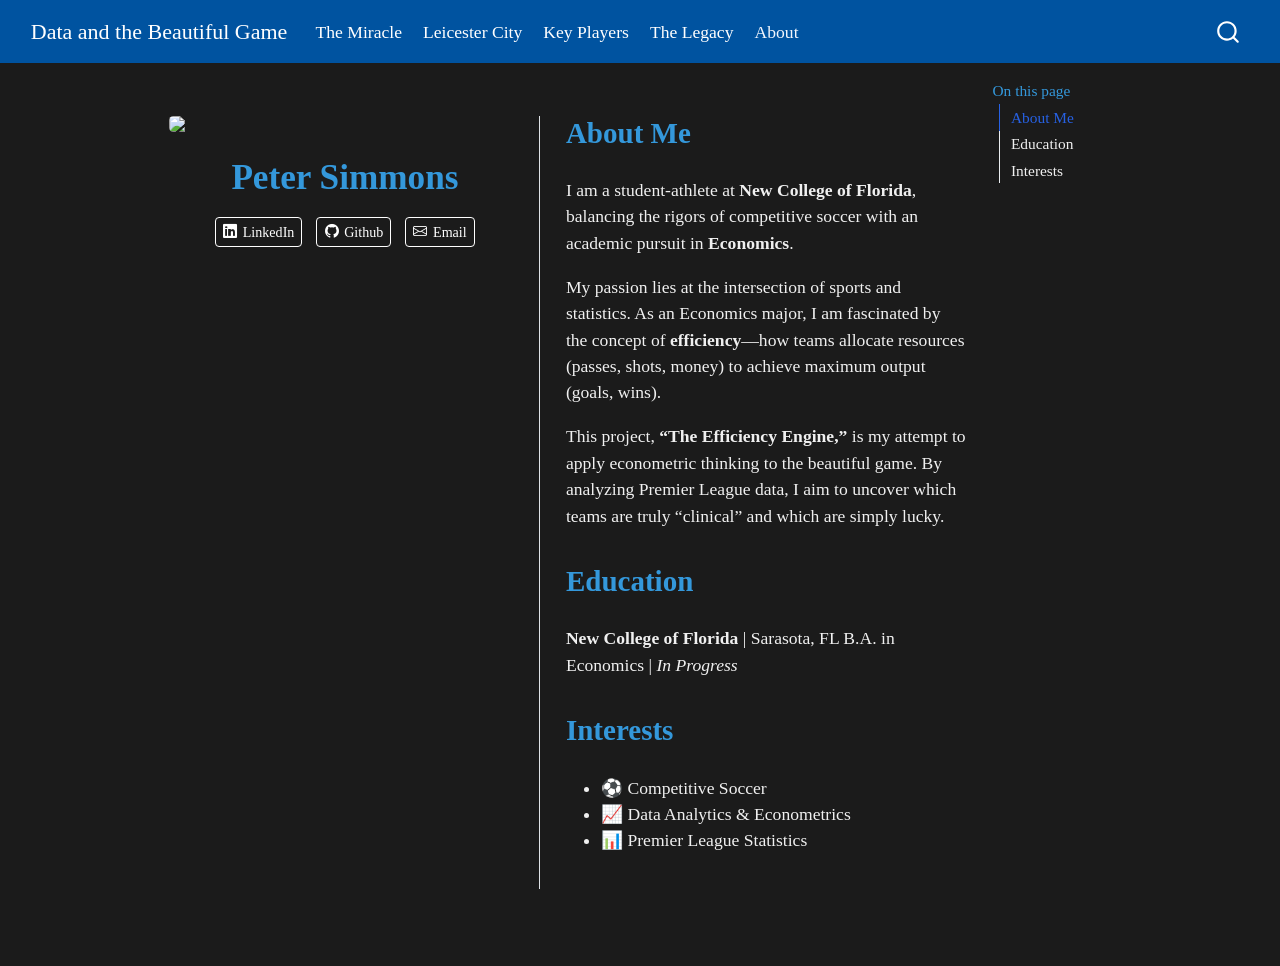
==== about.html @ a7794fb5 "Built site for gh-pages" ====
<!DOCTYPE html>
<html xmlns="http://www.w3.org/1999/xhtml" lang="en" xml:lang="en"><head>

<meta charset="utf-8">
<meta name="generator" content="quarto-1.7.32">

<meta name="viewport" content="width=device-width, initial-scale=1.0, user-scalable=yes">


<title>Peter Simmons – Data and the Beautiful Game</title>
<style>
code{white-space: pre-wrap;}
span.smallcaps{font-variant: small-caps;}
div.columns{display: flex; gap: min(4vw, 1.5em);}
div.column{flex: auto; overflow-x: auto;}
div.hanging-indent{margin-left: 1.5em; text-indent: -1.5em;}
ul.task-list{list-style: none;}
ul.task-list li input[type="checkbox"] {
  width: 0.8em;
  margin: 0 0.8em 0.2em -1em; /* quarto-specific, see https://github.com/quarto-dev/quarto-cli/issues/4556 */ 
  vertical-align: middle;
}
</style>


<script src="site_libs/quarto-nav/quarto-nav.js"></script>
<script src="site_libs/quarto-nav/headroom.min.js"></script>
<script src="site_libs/clipboard/clipboard.min.js"></script>
<script src="site_libs/quarto-search/autocomplete.umd.js"></script>
<script src="site_libs/quarto-search/fuse.min.js"></script>
<script src="site_libs/quarto-search/quarto-search.js"></script>
<meta name="quarto:offset" content="./">
<script src="site_libs/quarto-html/quarto.js" type="module"></script>
<script src="site_libs/quarto-html/tabsets/tabsets.js" type="module"></script>
<script src="site_libs/quarto-html/popper.min.js"></script>
<script src="site_libs/quarto-html/tippy.umd.min.js"></script>
<link href="site_libs/quarto-html/tippy.css" rel="stylesheet">
<link href="site_libs/quarto-html/quarto-syntax-highlighting-dark-2fef5ea3f8957b3e4ecc936fc74692ca.css" rel="stylesheet" id="quarto-text-highlighting-styles">
<script src="site_libs/bootstrap/bootstrap.min.js"></script>
<link href="site_libs/bootstrap/bootstrap-icons.css" rel="stylesheet">
<link href="site_libs/bootstrap/bootstrap-27c6b576c805509423db8bed79d89eeb.min.css" rel="stylesheet" append-hash="true" id="quarto-bootstrap" data-mode="dark">
<script id="quarto-search-options" type="application/json">{
  "location": "navbar",
  "copy-button": false,
  "collapse-after": 3,
  "panel-placement": "end",
  "type": "overlay",
  "limit": 50,
  "keyboard-shortcut": [
    "f",
    "/",
    "s"
  ],
  "show-item-context": false,
  "language": {
    "search-no-results-text": "No results",
    "search-matching-documents-text": "matching documents",
    "search-copy-link-title": "Copy link to search",
    "search-hide-matches-text": "Hide additional matches",
    "search-more-match-text": "more match in this document",
    "search-more-matches-text": "more matches in this document",
    "search-clear-button-title": "Clear",
    "search-text-placeholder": "",
    "search-detached-cancel-button-title": "Cancel",
    "search-submit-button-title": "Submit",
    "search-label": "Search"
  }
}</script>


<link rel="stylesheet" href="styles.css">
</head>

<body class="nav-fixed quarto-light">

<div id="quarto-search-results"></div>
  <header id="quarto-header" class="headroom fixed-top">
    <nav class="navbar navbar-expand-lg " data-bs-theme="dark">
      <div class="navbar-container container-fluid">
      <div class="navbar-brand-container mx-auto">
    <a class="navbar-brand" href="./index.html">
    <span class="navbar-title">Data and the Beautiful Game</span>
    </a>
  </div>
            <div id="quarto-search" class="" title="Search"></div>
          <button class="navbar-toggler" type="button" data-bs-toggle="collapse" data-bs-target="#navbarCollapse" aria-controls="navbarCollapse" role="menu" aria-expanded="false" aria-label="Toggle navigation" onclick="if (window.quartoToggleHeadroom) { window.quartoToggleHeadroom(); }">
  <span class="navbar-toggler-icon"></span>
</button>
          <div class="collapse navbar-collapse" id="navbarCollapse">
            <ul class="navbar-nav navbar-nav-scroll me-auto">
  <li class="nav-item">
    <a class="nav-link" href="./index.html"> 
<span class="menu-text">The Miracle</span></a>
  </li>  
  <li class="nav-item">
    <a class="nav-link" href="./leicestercity.html"> 
<span class="menu-text">Leicester City</span></a>
  </li>  
  <li class="nav-item">
    <a class="nav-link" href="./keyplayers.html"> 
<span class="menu-text">Key Players</span></a>
  </li>  
  <li class="nav-item">
    <a class="nav-link" href="./legacy.html"> 
<span class="menu-text">The Legacy</span></a>
  </li>  
  <li class="nav-item">
    <a class="nav-link active" href="./about.html" aria-current="page"> 
<span class="menu-text">About</span></a>
  </li>  
</ul>
          </div> <!-- /navcollapse -->
            <div class="quarto-navbar-tools">
</div>
      </div> <!-- /container-fluid -->
    </nav>
</header>
<!-- content -->
<div id="quarto-content" class="quarto-container page-columns page-rows-contents page-layout-article page-navbar">
<!-- sidebar -->
<!-- margin-sidebar -->
    <div id="quarto-margin-sidebar" class="sidebar margin-sidebar">
        <nav id="TOC" role="doc-toc" class="toc-active">
    <h2 id="toc-title">On this page</h2>
  <ul>
  <li><a href="#about-me" id="toc-about-me" class="nav-link active" data-scroll-target="#about-me">About Me</a></li>
  <li><a href="#education" id="toc-education" class="nav-link" data-scroll-target="#education">Education</a></li>
  <li><a href="#interests" id="toc-interests" class="nav-link" data-scroll-target="#interests">Interests</a></li>
  </ul>
</nav>
    </div>
<!-- main -->
<div class="quarto-about-trestles">
  <div class="about-entity">
    <img src="images/peter.jpg" class="about-image
  rounded " style="width: 20em;">
<header id="title-block-header" class="quarto-title-block default">
<div class="quarto-title">
<h1 class="title">Peter Simmons</h1>
</div>
<div class="quarto-title-meta">
  </div>
</header>
    <div class="about-links">
  <a href="https://www.linkedin.com/in/peter-simmons-b955913a7/" class="about-link" rel="" target="">
    <i class="bi bi-linkedin"></i>
     <span class="about-link-text">LinkedIn</span>
  </a>
  <a href="https://github.com/pjsimmy11-cmd/soccerproject" class="about-link" rel="" target="">
    <i class="bi bi-github"></i>
     <span class="about-link-text">Github</span>
  </a>
  <a href="mailto:peter.simmons27@ncf.edu" class="about-link" rel="" target="">
    <i class="bi bi-envelope"></i>
     <span class="about-link-text">Email</span>
  </a>
</div>
  </div>
  <div class="about-contents"><main class="content" id="quarto-document-content">

<section id="about-me" class="level2">
<h2 data-anchor-id="about-me">About Me</h2>
<p>I am a student-athlete at <strong>New College of Florida</strong>, balancing the rigors of competitive soccer with an academic pursuit in <strong>Economics</strong>.</p>
<p>My passion lies at the intersection of sports and statistics. As an Economics major, I am fascinated by the concept of <strong>efficiency</strong>—how teams allocate resources (passes, shots, money) to achieve maximum output (goals, wins).</p>
<p>This project, <strong>“The Efficiency Engine,”</strong> is my attempt to apply econometric thinking to the beautiful game. By analyzing Premier League data, I aim to uncover which teams are truly “clinical” and which are simply lucky.</p>
</section>
<section id="education" class="level2">
<h2 data-anchor-id="education">Education</h2>
<p><strong>New College of Florida</strong> | Sarasota, FL B.A. in Economics | <em>In Progress</em></p>
</section>
<section id="interests" class="level2">
<h2 data-anchor-id="interests">Interests</h2>
<ul>
<li>⚽ Competitive Soccer</li>
<li>📈 Data Analytics &amp; Econometrics</li>
<li>📊 Premier League Statistics</li>
</ul>


</section>
</main></div>
</div>
 <!-- /main -->
<script id="quarto-html-after-body" type="application/javascript">
  window.document.addEventListener("DOMContentLoaded", function (event) {
    const isCodeAnnotation = (el) => {
      for (const clz of el.classList) {
        if (clz.startsWith('code-annotation-')) {                     
          return true;
        }
      }
      return false;
    }
    const onCopySuccess = function(e) {
      // button target
      const button = e.trigger;
      // don't keep focus
      button.blur();
      // flash "checked"
      button.classList.add('code-copy-button-checked');
      var currentTitle = button.getAttribute("title");
      button.setAttribute("title", "Copied!");
      let tooltip;
      if (window.bootstrap) {
        button.setAttribute("data-bs-toggle", "tooltip");
        button.setAttribute("data-bs-placement", "left");
        button.setAttribute("data-bs-title", "Copied!");
        tooltip = new bootstrap.Tooltip(button, 
          { trigger: "manual", 
            customClass: "code-copy-button-tooltip",
            offset: [0, -8]});
        tooltip.show();    
      }
      setTimeout(function() {
        if (tooltip) {
          tooltip.hide();
          button.removeAttribute("data-bs-title");
          button.removeAttribute("data-bs-toggle");
          button.removeAttribute("data-bs-placement");
        }
        button.setAttribute("title", currentTitle);
        button.classList.remove('code-copy-button-checked');
      }, 1000);
      // clear code selection
      e.clearSelection();
    }
    const getTextToCopy = function(trigger) {
        const codeEl = trigger.previousElementSibling.cloneNode(true);
        for (const childEl of codeEl.children) {
          if (isCodeAnnotation(childEl)) {
            childEl.remove();
          }
        }
        return codeEl.innerText;
    }
    const clipboard = new window.ClipboardJS('.code-copy-button:not([data-in-quarto-modal])', {
      text: getTextToCopy
    });
    clipboard.on('success', onCopySuccess);
    if (window.document.getElementById('quarto-embedded-source-code-modal')) {
      const clipboardModal = new window.ClipboardJS('.code-copy-button[data-in-quarto-modal]', {
        text: getTextToCopy,
        container: window.document.getElementById('quarto-embedded-source-code-modal')
      });
      clipboardModal.on('success', onCopySuccess);
    }
      var localhostRegex = new RegExp(/^(?:http|https):\/\/localhost\:?[0-9]*\//);
      var mailtoRegex = new RegExp(/^mailto:/);
        var filterRegex = new RegExp('/' + window.location.host + '/');
      var isInternal = (href) => {
          return filterRegex.test(href) || localhostRegex.test(href) || mailtoRegex.test(href);
      }
      // Inspect non-navigation links and adorn them if external
     var links = window.document.querySelectorAll('a[href]:not(.nav-link):not(.navbar-brand):not(.toc-action):not(.sidebar-link):not(.sidebar-item-toggle):not(.pagination-link):not(.no-external):not([aria-hidden]):not(.dropdown-item):not(.quarto-navigation-tool):not(.about-link)');
      for (var i=0; i<links.length; i++) {
        const link = links[i];
        if (!isInternal(link.href)) {
          // undo the damage that might have been done by quarto-nav.js in the case of
          // links that we want to consider external
          if (link.dataset.originalHref !== undefined) {
            link.href = link.dataset.originalHref;
          }
        }
      }
    function tippyHover(el, contentFn, onTriggerFn, onUntriggerFn) {
      const config = {
        allowHTML: true,
        maxWidth: 500,
        delay: 100,
        arrow: false,
        appendTo: function(el) {
            return el.parentElement;
        },
        interactive: true,
        interactiveBorder: 10,
        theme: 'quarto',
        placement: 'bottom-start',
      };
      if (contentFn) {
        config.content = contentFn;
      }
      if (onTriggerFn) {
        config.onTrigger = onTriggerFn;
      }
      if (onUntriggerFn) {
        config.onUntrigger = onUntriggerFn;
      }
      window.tippy(el, config); 
    }
    const noterefs = window.document.querySelectorAll('a[role="doc-noteref"]');
    for (var i=0; i<noterefs.length; i++) {
      const ref = noterefs[i];
      tippyHover(ref, function() {
        // use id or data attribute instead here
        let href = ref.getAttribute('data-footnote-href') || ref.getAttribute('href');
        try { href = new URL(href).hash; } catch {}
        const id = href.replace(/^#\/?/, "");
        const note = window.document.getElementById(id);
        if (note) {
          return note.innerHTML;
        } else {
          return "";
        }
      });
    }
    const xrefs = window.document.querySelectorAll('a.quarto-xref');
    const processXRef = (id, note) => {
      // Strip column container classes
      const stripColumnClz = (el) => {
        el.classList.remove("page-full", "page-columns");
        if (el.children) {
          for (const child of el.children) {
            stripColumnClz(child);
          }
        }
      }
      stripColumnClz(note)
      if (id === null || id.startsWith('sec-')) {
        // Special case sections, only their first couple elements
        const container = document.createElement("div");
        if (note.children && note.children.length > 2) {
          container.appendChild(note.children[0].cloneNode(true));
          for (let i = 1; i < note.children.length; i++) {
            const child = note.children[i];
            if (child.tagName === "P" && child.innerText === "") {
              continue;
            } else {
              container.appendChild(child.cloneNode(true));
              break;
            }
          }
          if (window.Quarto?.typesetMath) {
            window.Quarto.typesetMath(container);
          }
          return container.innerHTML
        } else {
          if (window.Quarto?.typesetMath) {
            window.Quarto.typesetMath(note);
          }
          return note.innerHTML;
        }
      } else {
        // Remove any anchor links if they are present
        const anchorLink = note.querySelector('a.anchorjs-link');
        if (anchorLink) {
          anchorLink.remove();
        }
        if (window.Quarto?.typesetMath) {
          window.Quarto.typesetMath(note);
        }
        if (note.classList.contains("callout")) {
          return note.outerHTML;
        } else {
          return note.innerHTML;
        }
      }
    }
    for (var i=0; i<xrefs.length; i++) {
      const xref = xrefs[i];
      tippyHover(xref, undefined, function(instance) {
        instance.disable();
        let url = xref.getAttribute('href');
        let hash = undefined; 
        if (url.startsWith('#')) {
          hash = url;
        } else {
          try { hash = new URL(url).hash; } catch {}
        }
        if (hash) {
          const id = hash.replace(/^#\/?/, "");
          const note = window.document.getElementById(id);
          if (note !== null) {
            try {
              const html = processXRef(id, note.cloneNode(true));
              instance.setContent(html);
            } finally {
              instance.enable();
              instance.show();
            }
          } else {
            // See if we can fetch this
            fetch(url.split('#')[0])
            .then(res => res.text())
            .then(html => {
              const parser = new DOMParser();
              const htmlDoc = parser.parseFromString(html, "text/html");
              const note = htmlDoc.getElementById(id);
              if (note !== null) {
                const html = processXRef(id, note);
                instance.setContent(html);
              } 
            }).finally(() => {
              instance.enable();
              instance.show();
            });
          }
        } else {
          // See if we can fetch a full url (with no hash to target)
          // This is a special case and we should probably do some content thinning / targeting
          fetch(url)
          .then(res => res.text())
          .then(html => {
            const parser = new DOMParser();
            const htmlDoc = parser.parseFromString(html, "text/html");
            const note = htmlDoc.querySelector('main.content');
            if (note !== null) {
              // This should only happen for chapter cross references
              // (since there is no id in the URL)
              // remove the first header
              if (note.children.length > 0 && note.children[0].tagName === "HEADER") {
                note.children[0].remove();
              }
              const html = processXRef(null, note);
              instance.setContent(html);
            } 
          }).finally(() => {
            instance.enable();
            instance.show();
          });
        }
      }, function(instance) {
      });
    }
        let selectedAnnoteEl;
        const selectorForAnnotation = ( cell, annotation) => {
          let cellAttr = 'data-code-cell="' + cell + '"';
          let lineAttr = 'data-code-annotation="' +  annotation + '"';
          const selector = 'span[' + cellAttr + '][' + lineAttr + ']';
          return selector;
        }
        const selectCodeLines = (annoteEl) => {
          const doc = window.document;
          const targetCell = annoteEl.getAttribute("data-target-cell");
          const targetAnnotation = annoteEl.getAttribute("data-target-annotation");
          const annoteSpan = window.document.querySelector(selectorForAnnotation(targetCell, targetAnnotation));
          const lines = annoteSpan.getAttribute("data-code-lines").split(",");
          const lineIds = lines.map((line) => {
            return targetCell + "-" + line;
          })
          let top = null;
          let height = null;
          let parent = null;
          if (lineIds.length > 0) {
              //compute the position of the single el (top and bottom and make a div)
              const el = window.document.getElementById(lineIds[0]);
              top = el.offsetTop;
              height = el.offsetHeight;
              parent = el.parentElement.parentElement;
            if (lineIds.length > 1) {
              const lastEl = window.document.getElementById(lineIds[lineIds.length - 1]);
              const bottom = lastEl.offsetTop + lastEl.offsetHeight;
              height = bottom - top;
            }
            if (top !== null && height !== null && parent !== null) {
              // cook up a div (if necessary) and position it 
              let div = window.document.getElementById("code-annotation-line-highlight");
              if (div === null) {
                div = window.document.createElement("div");
                div.setAttribute("id", "code-annotation-line-highlight");
                div.style.position = 'absolute';
                parent.appendChild(div);
              }
              div.style.top = top - 2 + "px";
              div.style.height = height + 4 + "px";
              div.style.left = 0;
              let gutterDiv = window.document.getElementById("code-annotation-line-highlight-gutter");
              if (gutterDiv === null) {
                gutterDiv = window.document.createElement("div");
                gutterDiv.setAttribute("id", "code-annotation-line-highlight-gutter");
                gutterDiv.style.position = 'absolute';
                const codeCell = window.document.getElementById(targetCell);
                const gutter = codeCell.querySelector('.code-annotation-gutter');
                gutter.appendChild(gutterDiv);
              }
              gutterDiv.style.top = top - 2 + "px";
              gutterDiv.style.height = height + 4 + "px";
            }
            selectedAnnoteEl = annoteEl;
          }
        };
        const unselectCodeLines = () => {
          const elementsIds = ["code-annotation-line-highlight", "code-annotation-line-highlight-gutter"];
          elementsIds.forEach((elId) => {
            const div = window.document.getElementById(elId);
            if (div) {
              div.remove();
            }
          });
          selectedAnnoteEl = undefined;
        };
          // Handle positioning of the toggle
      window.addEventListener(
        "resize",
        throttle(() => {
          elRect = undefined;
          if (selectedAnnoteEl) {
            selectCodeLines(selectedAnnoteEl);
          }
        }, 10)
      );
      function throttle(fn, ms) {
      let throttle = false;
      let timer;
        return (...args) => {
          if(!throttle) { // first call gets through
              fn.apply(this, args);
              throttle = true;
          } else { // all the others get throttled
              if(timer) clearTimeout(timer); // cancel #2
              timer = setTimeout(() => {
                fn.apply(this, args);
                timer = throttle = false;
              }, ms);
          }
        };
      }
        // Attach click handler to the DT
        const annoteDls = window.document.querySelectorAll('dt[data-target-cell]');
        for (const annoteDlNode of annoteDls) {
          annoteDlNode.addEventListener('click', (event) => {
            const clickedEl = event.target;
            if (clickedEl !== selectedAnnoteEl) {
              unselectCodeLines();
              const activeEl = window.document.querySelector('dt[data-target-cell].code-annotation-active');
              if (activeEl) {
                activeEl.classList.remove('code-annotation-active');
              }
              selectCodeLines(clickedEl);
              clickedEl.classList.add('code-annotation-active');
            } else {
              // Unselect the line
              unselectCodeLines();
              clickedEl.classList.remove('code-annotation-active');
            }
          });
        }
    const findCites = (el) => {
      const parentEl = el.parentElement;
      if (parentEl) {
        const cites = parentEl.dataset.cites;
        if (cites) {
          return {
            el,
            cites: cites.split(' ')
          };
        } else {
          return findCites(el.parentElement)
        }
      } else {
        return undefined;
      }
    };
    var bibliorefs = window.document.querySelectorAll('a[role="doc-biblioref"]');
    for (var i=0; i<bibliorefs.length; i++) {
      const ref = bibliorefs[i];
      const citeInfo = findCites(ref);
      if (citeInfo) {
        tippyHover(citeInfo.el, function() {
          var popup = window.document.createElement('div');
          citeInfo.cites.forEach(function(cite) {
            var citeDiv = window.document.createElement('div');
            citeDiv.classList.add('hanging-indent');
            citeDiv.classList.add('csl-entry');
            var biblioDiv = window.document.getElementById('ref-' + cite);
            if (biblioDiv) {
              citeDiv.innerHTML = biblioDiv.innerHTML;
            }
            popup.appendChild(citeDiv);
          });
          return popup.innerHTML;
        });
      }
    }
  });
  </script>
</div> <!-- /content -->




</body></html>
---- site_libs/quarto-html/tippy.css ----
.tippy-box[data-animation=fade][data-state=hidden]{opacity:0}[data-tippy-root]{max-width:calc(100vw - 10px)}.tippy-box{position:relative;background-color:#333;color:#fff;border-radius:4px;font-size:14px;line-height:1.4;white-space:normal;outline:0;transition-property:transform,visibility,opacity}.tippy-box[data-placement^=top]>.tippy-arrow{bottom:0}.tippy-box[data-placement^=top]>.tippy-arrow:before{bottom:-7px;left:0;border-width:8px 8px 0;border-top-color:initial;transform-origin:center top}.tippy-box[data-placement^=bottom]>.tippy-arrow{top:0}.tippy-box[data-placement^=bottom]>.tippy-arrow:before{top:-7px;left:0;border-width:0 8px 8px;border-bottom-color:initial;transform-origin:center bottom}.tippy-box[data-placement^=left]>.tippy-arrow{right:0}.tippy-box[data-placement^=left]>.tippy-arrow:before{border-width:8px 0 8px 8px;border-left-color:initial;right:-7px;transform-origin:center left}.tippy-box[data-placement^=right]>.tippy-arrow{left:0}.tippy-box[data-placement^=right]>.tippy-arrow:before{left:-7px;border-width:8px 8px 8px 0;border-right-color:initial;transform-origin:center right}.tippy-box[data-inertia][data-state=visible]{transition-timing-function:cubic-bezier(.54,1.5,.38,1.11)}.tippy-arrow{width:16px;height:16px;color:#333}.tippy-arrow:before{content:"";position:absolute;border-color:transparent;border-style:solid}.tippy-content{position:relative;padding:5px 9px;z-index:1}
---- site_libs/quarto-html/quarto-syntax-highlighting-dark-2fef5ea3f8957b3e4ecc936fc74692ca.css ----
/* quarto syntax highlight colors */
:root {
  --quarto-hl-al-color: #f07178;
  --quarto-hl-an-color: #d4d0ab;
  --quarto-hl-at-color: #00e0e0;
  --quarto-hl-bn-color: #d4d0ab;
  --quarto-hl-bu-color: #abe338;
  --quarto-hl-ch-color: #abe338;
  --quarto-hl-co-color: #f8f8f2;
  --quarto-hl-cv-color: #ffd700;
  --quarto-hl-cn-color: #ffd700;
  --quarto-hl-cf-color: #ffa07a;
  --quarto-hl-dt-color: #ffa07a;
  --quarto-hl-dv-color: #d4d0ab;
  --quarto-hl-do-color: #f8f8f2;
  --quarto-hl-er-color: #f07178;
  --quarto-hl-ex-color: #00e0e0;
  --quarto-hl-fl-color: #d4d0ab;
  --quarto-hl-fu-color: #ffa07a;
  --quarto-hl-im-color: #abe338;
  --quarto-hl-in-color: #d4d0ab;
  --quarto-hl-kw-color: #ffa07a;
  --quarto-hl-op-color: #ffa07a;
  --quarto-hl-ot-color: #00e0e0;
  --quarto-hl-pp-color: #dcc6e0;
  --quarto-hl-re-color: #00e0e0;
  --quarto-hl-sc-color: #abe338;
  --quarto-hl-ss-color: #abe338;
  --quarto-hl-st-color: #abe338;
  --quarto-hl-va-color: #00e0e0;
  --quarto-hl-vs-color: #abe338;
  --quarto-hl-wa-color: #dcc6e0;
}

/* other quarto variables */
:root {
  --quarto-font-monospace: SFMono-Regular, Menlo, Monaco, Consolas, "Liberation Mono", "Courier New", monospace;
}

/* syntax highlight based on Pandoc's rules */
pre > code.sourceCode > span {
  color: #f8f8f2;
}

code.sourceCode > span {
  color: #f8f8f2;
}

div.sourceCode,
div.sourceCode pre.sourceCode {
  color: #f8f8f2;
}

/* Normal */
code span {
  color: #f8f8f2;
}

/* Alert */
code span.al {
  color: #f07178;
}

/* Annotation */
code span.an {
  color: #d4d0ab;
}

/* Attribute */
code span.at {
  color: #00e0e0;
}

/* BaseN */
code span.bn {
  color: #d4d0ab;
}

/* BuiltIn */
code span.bu {
  color: #abe338;
}

/* ControlFlow */
code span.cf {
  font-weight: bold;
  color: #ffa07a;
}

/* Char */
code span.ch {
  color: #abe338;
}

/* Constant */
code span.cn {
  color: #ffd700;
}

/* Comment */
code span.co {
  font-style: italic;
  color: #f8f8f2;
}

/* CommentVar */
code span.cv {
  color: #ffd700;
}

/* Documentation */
code span.do {
  color: #f8f8f2;
}

/* DataType */
code span.dt {
  color: #ffa07a;
}

/* DecVal */
code span.dv {
  color: #d4d0ab;
}

/* Error */
code span.er {
  color: #f07178;
  text-decoration: underline;
}

/* Extension */
code span.ex {
  font-weight: bold;
  color: #00e0e0;
}

/* Float */
code span.fl {
  color: #d4d0ab;
}

/* Function */
code span.fu {
  color: #ffa07a;
}

/* Import */
code span.im {
  color: #abe338;
}

/* Information */
code span.in {
  color: #d4d0ab;
}

/* Keyword */
code span.kw {
  font-weight: bold;
  color: #ffa07a;
}

/* Operator */
code span.op {
  color: #ffa07a;
}

/* Other */
code span.ot {
  color: #00e0e0;
}

/* Preprocessor */
code span.pp {
  color: #dcc6e0;
}

/* RegionMarker */
code span.re {
  background-color: #f8f8f2;
  color: #00e0e0;
}

/* SpecialChar */
code span.sc {
  color: #abe338;
}

/* SpecialString */
code span.ss {
  color: #abe338;
}

/* String */
code span.st {
  color: #abe338;
}

/* Variable */
code span.va {
  color: #00e0e0;
}

/* VerbatimString */
code span.vs {
  color: #abe338;
}

/* Warning */
code span.wa {
  color: #dcc6e0;
}

.prevent-inlining {
  content: "</";
}

/*# sourceMappingURL=9d1c423767af11a14e59cf8ecfea55bb.css.map */
---- styles.css ----
/* css styles */
/* Make the headers (H1, H2) Leicester Blue */
h1, h2, h3 {
  color: #3498db !important; /* A lighter blue to pop against the dark background */
  font-weight: bold;
}

/* Make the plot captions lighter so they are readable */
figure figcaption {
  color: #cccccc;
  font-style: italic;
}

/* Add a cool glow to your code blocks */
pre {
  border: 1px solid #0053a0;
  background-color: #222222;
}
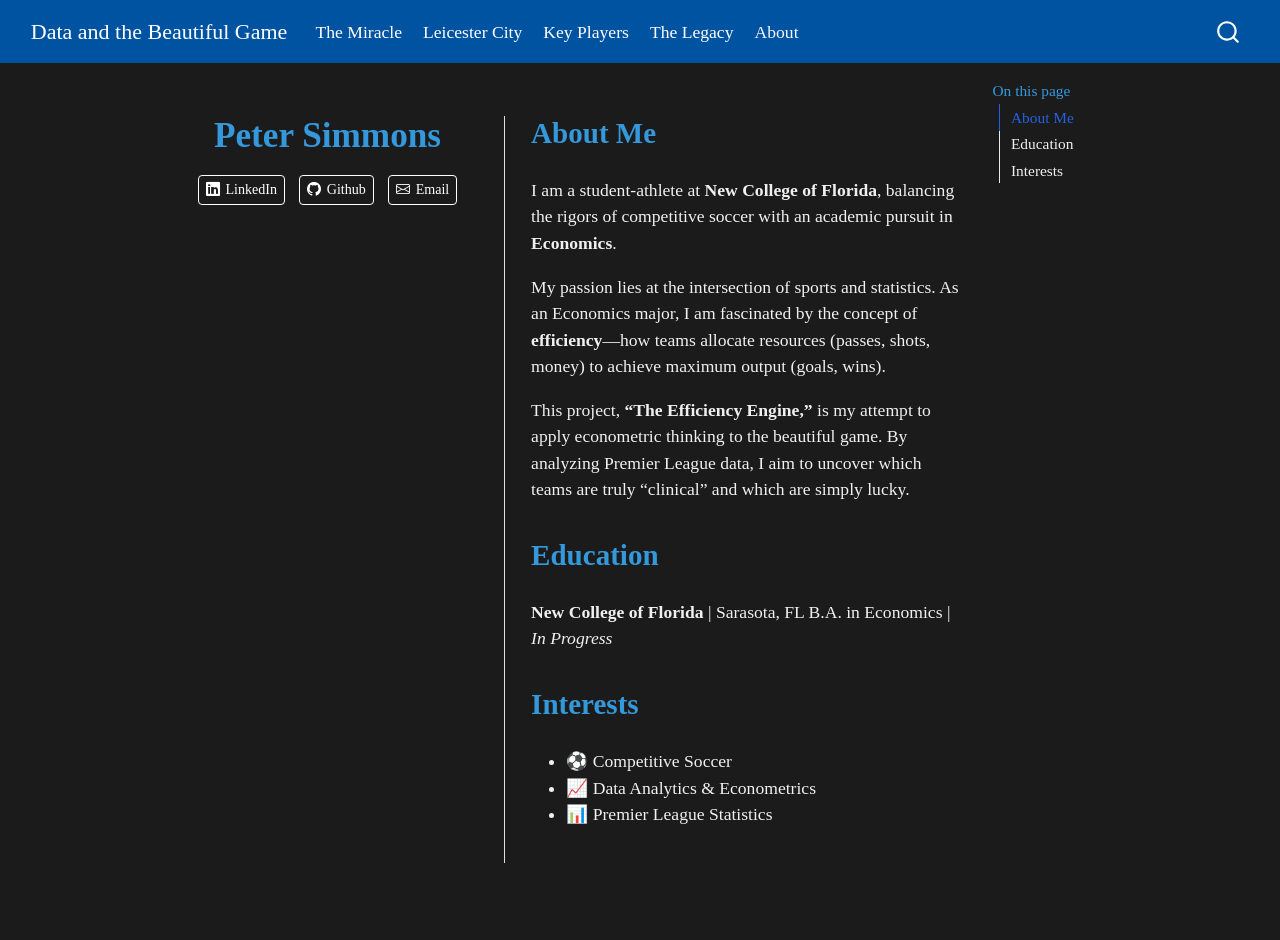
==== commit 2033bc1c: "Built site for gh-pages" ====
--- a/about.html
+++ b/about.html
@@ -132,8 +132,6 @@
 <!-- main -->
 <div class="quarto-about-trestles">
   <div class="about-entity">
-    <img src="images/peter.jpg" class="about-image
-  rounded " style="width: 20em;">
 <header id="title-block-header" class="quarto-title-block default">
 <div class="quarto-title">
 <h1 class="title">Peter Simmons</h1>
@@ -246,7 +244,7 @@
     }
       var localhostRegex = new RegExp(/^(?:http|https):\/\/localhost\:?[0-9]*\//);
       var mailtoRegex = new RegExp(/^mailto:/);
-        var filterRegex = new RegExp('/' + window.location.host + '/');
+        var filterRegex = new RegExp("https:\/\/pjsimmy11-cmd\.github\.io\/soccerproject\/");
       var isInternal = (href) => {
           return filterRegex.test(href) || localhostRegex.test(href) || mailtoRegex.test(href);
       }
